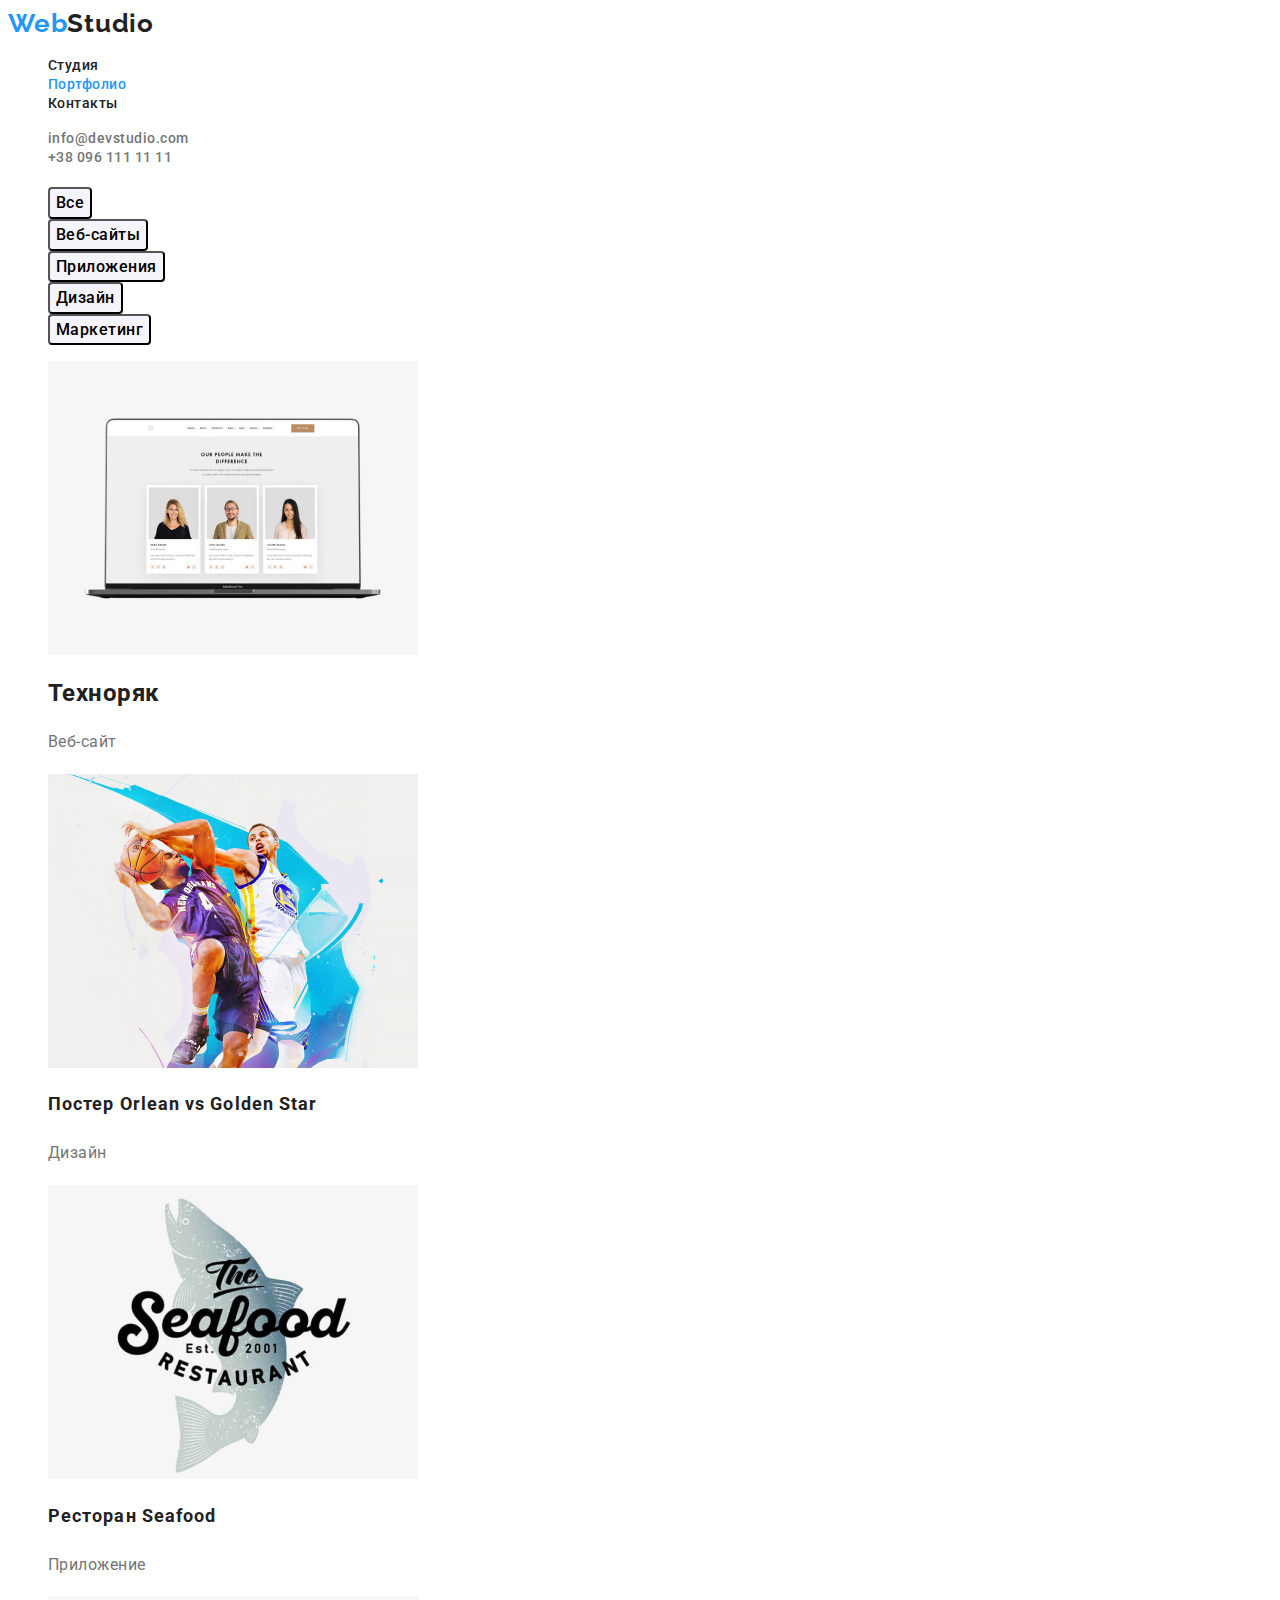
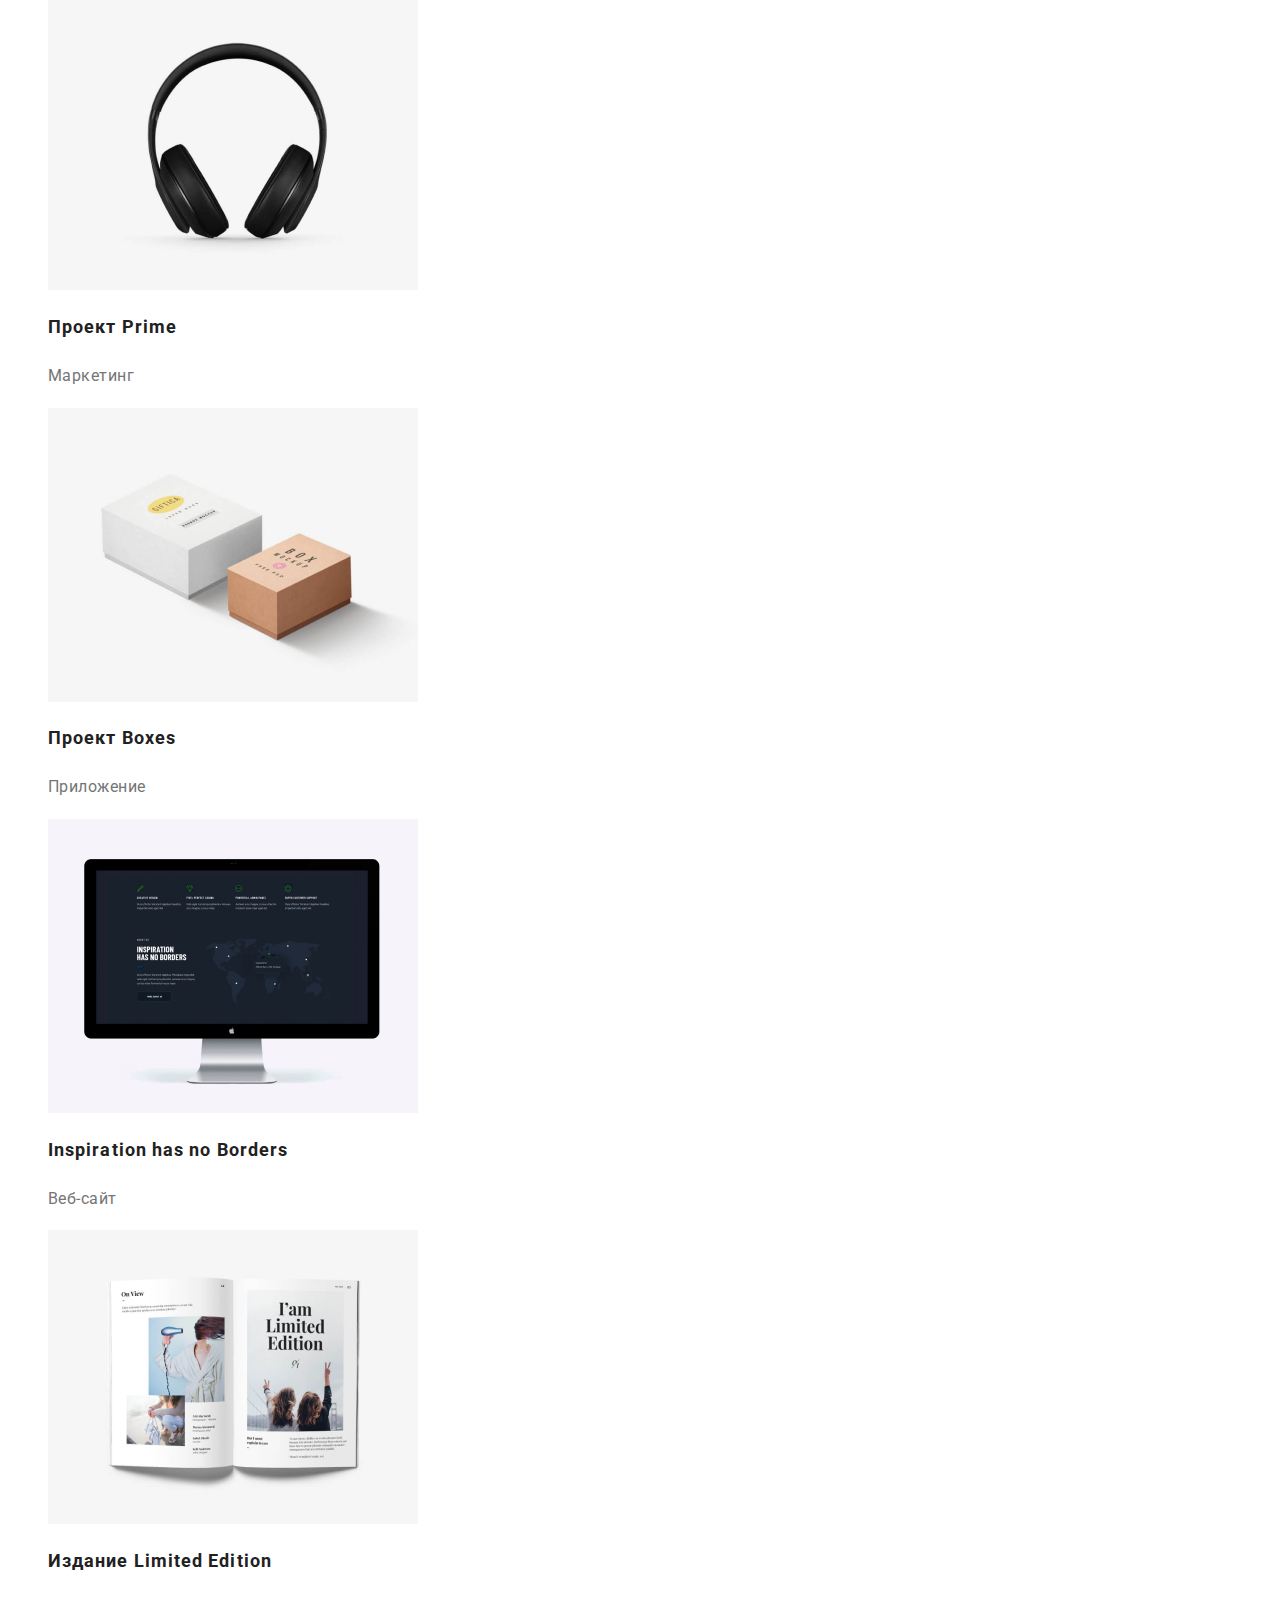
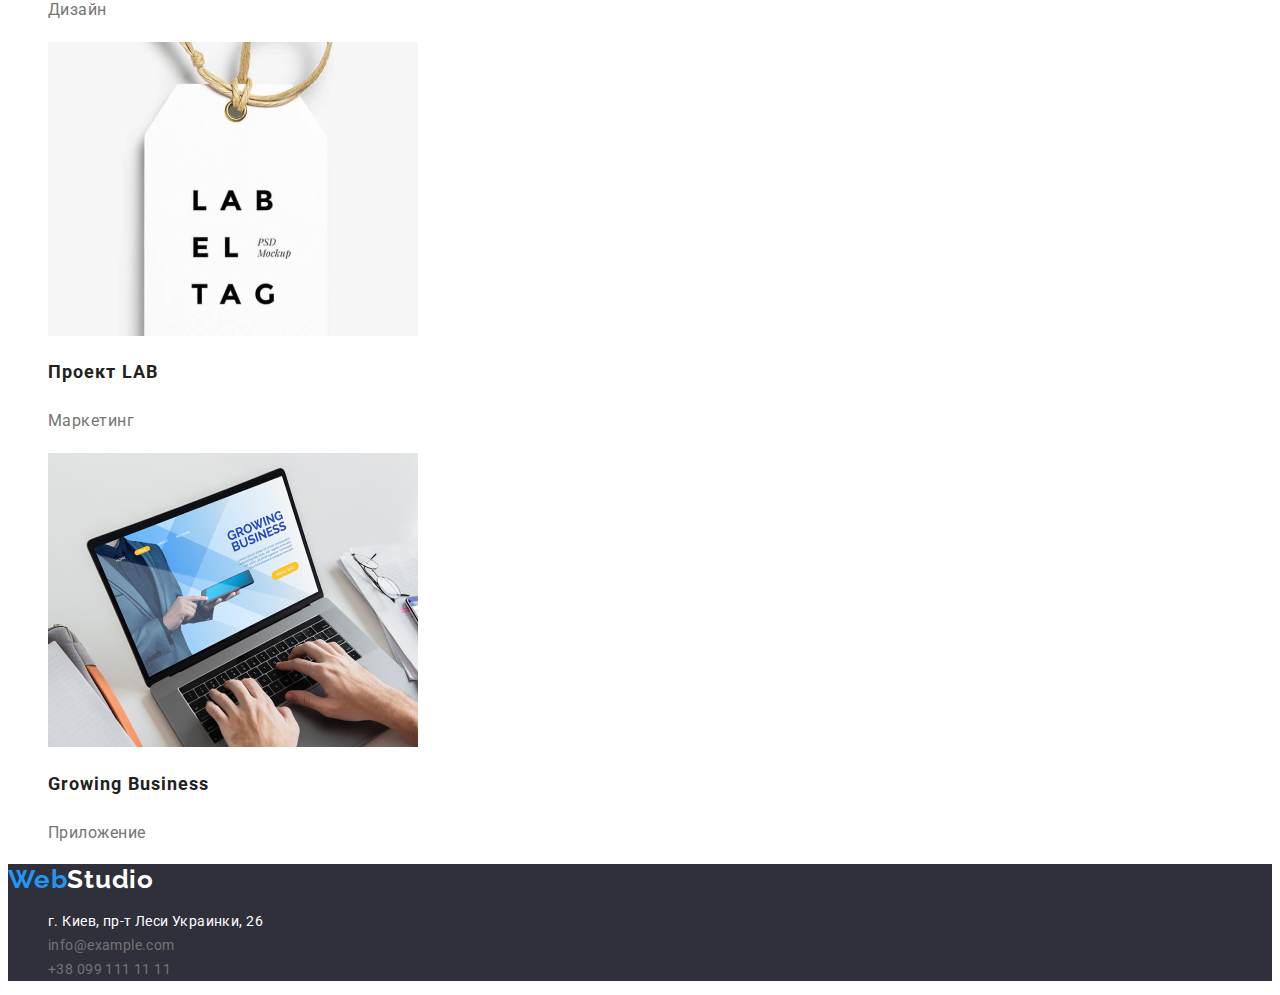
==== portfolio.html @ 6214e245 "goit-markup-hw03" ====
<!DOCTYPE html>
<html lang="ru">

<head>
    <meta charset="UTF-8">
    <meta http-equiv="X-UA-Compatible" content="IE=edge">
    <meta name="viewport" content="width=device-width, initial-scale=1.0">
    <title>Document</title>
    <link rel="stylesheet" href="./css/styles.css">
    <link rel="preconnect" href="https://fonts.googleapis.com">
    <link rel="preconnect" href="https://fonts.gstatic.com" crossorigin>
    <link href="https://fonts.googleapis.com/css2?family=Raleway:wght@700&family=Roboto:wght@400;500;700;900&display=swap"
        rel="stylesheet">
</head>
<body class="body">
    <!-- шапка сайта -->
    <header>
        <nav>
            <a href="" class="logo link">Web<span class="logo-part">Studio</span></a>
            <ul class="site-nav list">
                <li>
                    <a href="./index.html" class="link snlink">Студия</a>
                </li>
                <li>
                    <a href="" class="link current snlink">Портфолио</a>
                </li>
                <li>
                    <a href="" class="link snlink">Контакты</a>
                </li>
            </ul>
        </nav>
        <ul class="list">
      <li> <a class="contact-linkh link" href="mailto:info@devstudio.com">info@devstudio.com</a> </li>
      <li> <a class="contact-linkh link" href="tel:+380961111111">+38 096 111 11 11</a> </li>
        </ul>
    </header>
    <!-- main -->
    <main>
        <section>
            <h1></h1>
<ul class="port-nav list">
    <li>
        <button type="button" class="item current">Все</button>
    </li>
    <li>
        <button type="button" class="item">Веб-сайты</button>
    </li>
    <li>
        <button type="button" class="item">Приложения</button>
        </li>
        <li>
            <button type="button" class="item">Дизайн</button>
    </li>
    <li>
        <button type="button" class="item">Маркетинг</button>
    </li>
</ul>
<ul class="list">
    <li>
        <img src="images-portfolio/ноутбук.jpg" alt="сайт на ноутбуке" width="370">
        <h2>Техноряк</h2>
        <p class="signature">Веб-сайт</p>
    </li>
    <li>
        <img src="images-portfolio/баскет.jpg" alt="дизайнерский постер" width="370">
        <h2 class="project">Постер <span lang="en"> Orlean vs Golden Star</span></h2>
        <p class="signature">Дизайн</p>
    </li>
    <li>
        <img src="images-portfolio/шарк.jpg" alt="эмблема ресторана" width="370">
        <h2 class="project">Ресторан <span lang="en">Seafood</span></h2>
        <p class="signature">Приложение</p>
    </li>
    <li>
        <img src="images-portfolio/наушники.jpg" alt="наушники" width="370">
        <h2 class="project">Проект <span lang="en">Prime</span></h2>
        <p class="signature">Маркетинг</p>
    </li>
    <li>
        <img src="images-portfolio/боксы.jpg" alt="боксы" width="370">
        <h2 class="project">Проект <span lang="en">Boxes</span></h2>
        <p class="signature">Приложение</p>
    </li>
    <li>
        <img src="images-portfolio/комп.jpg" alt="монитор" width="370">
        <h2 class="project"> <span lang="en">Inspiration has no Borders</span></h2>
        <p class="signature">Веб-сайт</p>
    </li>
    <li>
        <img src="images-portfolio/книга.jpg" alt="книга" width="370">
        <h2 class="project">Издание <span lang="en">Limited Edition</span></h2>
        <p class="signature">Дизайн</p>
    </li>
    <li>
        <img src="images-portfolio/бирка.jpg" alt="бирка" width="370">
        <h2 class="project">Проект LAB</h2>
        <p class="signature">Маркетинг</p>
    </li>
    <li>
        <img src="images-portfolio/бизнес.jpg" alt="приложение для бзнеса" width="370">
        <h2 class="project"> <span lang="en">Growing Business</span></h2>
        <p class="signature">Приложение</p>
    </li>
</ul>
</section>
    </main>
    <footer class="footer">
        <a href="" class="logo link">Web<span class="logo-part-footer">Studio</span></a>
        <address>
            <ul class="address list">
                <li>
                    <a class="adds link" href="https://goo.gl/maps/xMHKZM8JpJUc79RT8" target="_blank">г. Киев, пр-т Леси
                        Украинки, 26</a>
                </li>
                <li>
                    <a class="contact-linkf link" href="mailto:info@example.com">info@example.com</a>
                </li>
                <li>
                    <a class="contact-linkf link" href="tel:+380991111111">+38 099 111 11 11</a>
                </li>
            </ul>
        </address>
        <!-- footer -->
    </footer>
    
    </body>
    
    </html>
---- css/styles.css ----
:root {
  --primary-text-color: #212121;
  --accent-color: #2196f3;
  --secondary-text-color: #757575;
  --white: #ffffff;
  --background-parts: #f5f4fa;
  --background-parts-dark: #2f303a;
  --buttom-hovfoc: #188ce8;
}

/* Стили для index.html */
.body {
  background-color: var(--white);
  color: var(--primary-text-color);
  font-family: Roboto, sans-serif;
  letter-spacing: 0.03em;
}
/* nav */
.logo {
  color: var(--accent-color);
  font-family: Raleway, sans-serif;
  font-weight: 700;
  font-size: 26px;
  line-height: 1.19;
  letter-spacing: 0.03em;
}
.logo-part {
  color: var(--primary-text-color);
}
.snlink {
  font-weight: 500;
  font-size: 14px;
  line-height: 1.14;
  color: var(--primary-text-color);
}

.site-nav .link:hover,
.site-nav .link:focus {
  color: var(--accent-color);
}
.site-nav .link.current {
  color: var(--accent-color);
}
.contact-linkh {
  color: var(--secondary-text-color);
  font-weight: 500;
  font-size: 14px;
  line-height: 1.14;
}
.contact-linkh:hover,
.contact-linkh:focus {
  color: var(--accent-color);
}
.list {
  list-style: none;
}
.link {
  text-decoration: none;
}
/* main */
.main {
  background-color: var(--background-parts-dark);
}
.main-title {
  color: var(--white);
  font-weight: 900;
  font-size: 44px;
  line-height: 1.36;
  text-align: center;
  letter-spacing: 0.06em;
  text-transform: uppercase;
}
.order {
  background-color: var(--accent-color);
}
.order {
  color: var(--white);
  font-family: Roboto;
  font-weight: 700;
  font-size: 16px;
  line-height: 1.8;
  cursor: pointer;
  border-radius: 4px;
}
.order:hover,
.order:focus {
  background-color: var(--buttom-hovfoc);
}
.features {
  font-weight: bold;
  font-size: 14px;
  line-height: 1.14;
  text-transform: uppercase;
  letter-spacing: 0.03em;
}
.benefit-text {
  color: var(--secondary-text-color);
  font-size: 14px;
  line-height: 1, 7;
  letter-spacing: 0.03em;
}
.section-title {
  font-weight: 700;
  font-size: 36px;
  line-height: 1.16;
  text-align: center;
}
.our-team {
  background-color: var(--background-parts);
}
.name {
  font-weight: 500;
  font-size: 16px;
  line-height: 1.18;
  letter-spacing: 0.03em;
}
.job {
  color: var(--secondary-text-color);
  font-size: 16px;
  line-height: 1.18;
  letter-spacing: 0.03em;
}
.card {
  background-color: var(--white);
}
/* footer */
.footer {
  background-color: var(--background-parts-dark);
  font-size: 14px;
  line-height: 1.7;
  letter-spacing: 0.03em;
}
.logo-part-footer {
  color: var(--white);
}
.address {
  font-family: Roboto;
  font-style: normal;
  font-weight: 400;
  color: rgba(255, 255, 255, 0.6);
}
.contact-linkf {
  color: var(--secondary-text-color);
  font-weight: 400;
  font-size: 14px;
  line-height: 1.14;
}
.contact-linkf:hover,
.contact-linkf:focus {
  color: var(--accent-color);
}
.adds {
  color: var(--white);
}
/* стили для портфолио */
.port-nav .item {
  background-color: var(--background-parts);
  font-family: Roboto;
}
.port-nav .item:hover,
.port-nav .item:focus {
  background-color: var(--accent-color);
  color: var(--white);
}
.project {
  font-weight: 700;
  font-size: 18px;
  line-height: 2;
  letter-spacing: 0.06em;
}
.signature {
  color: var(--secondary-text-color);
  font-size: 16px;
  line-height: 1.9;
  letter-spacing: 0.03em;
  font-weight: normal;
}
.port-nav .item {
  cursor: pointer;
  letter-spacing: 0.03em;
  font-weight: 500;
  font-size: 16px;
  line-height: 1.6;
  border-radius: 4px;
}
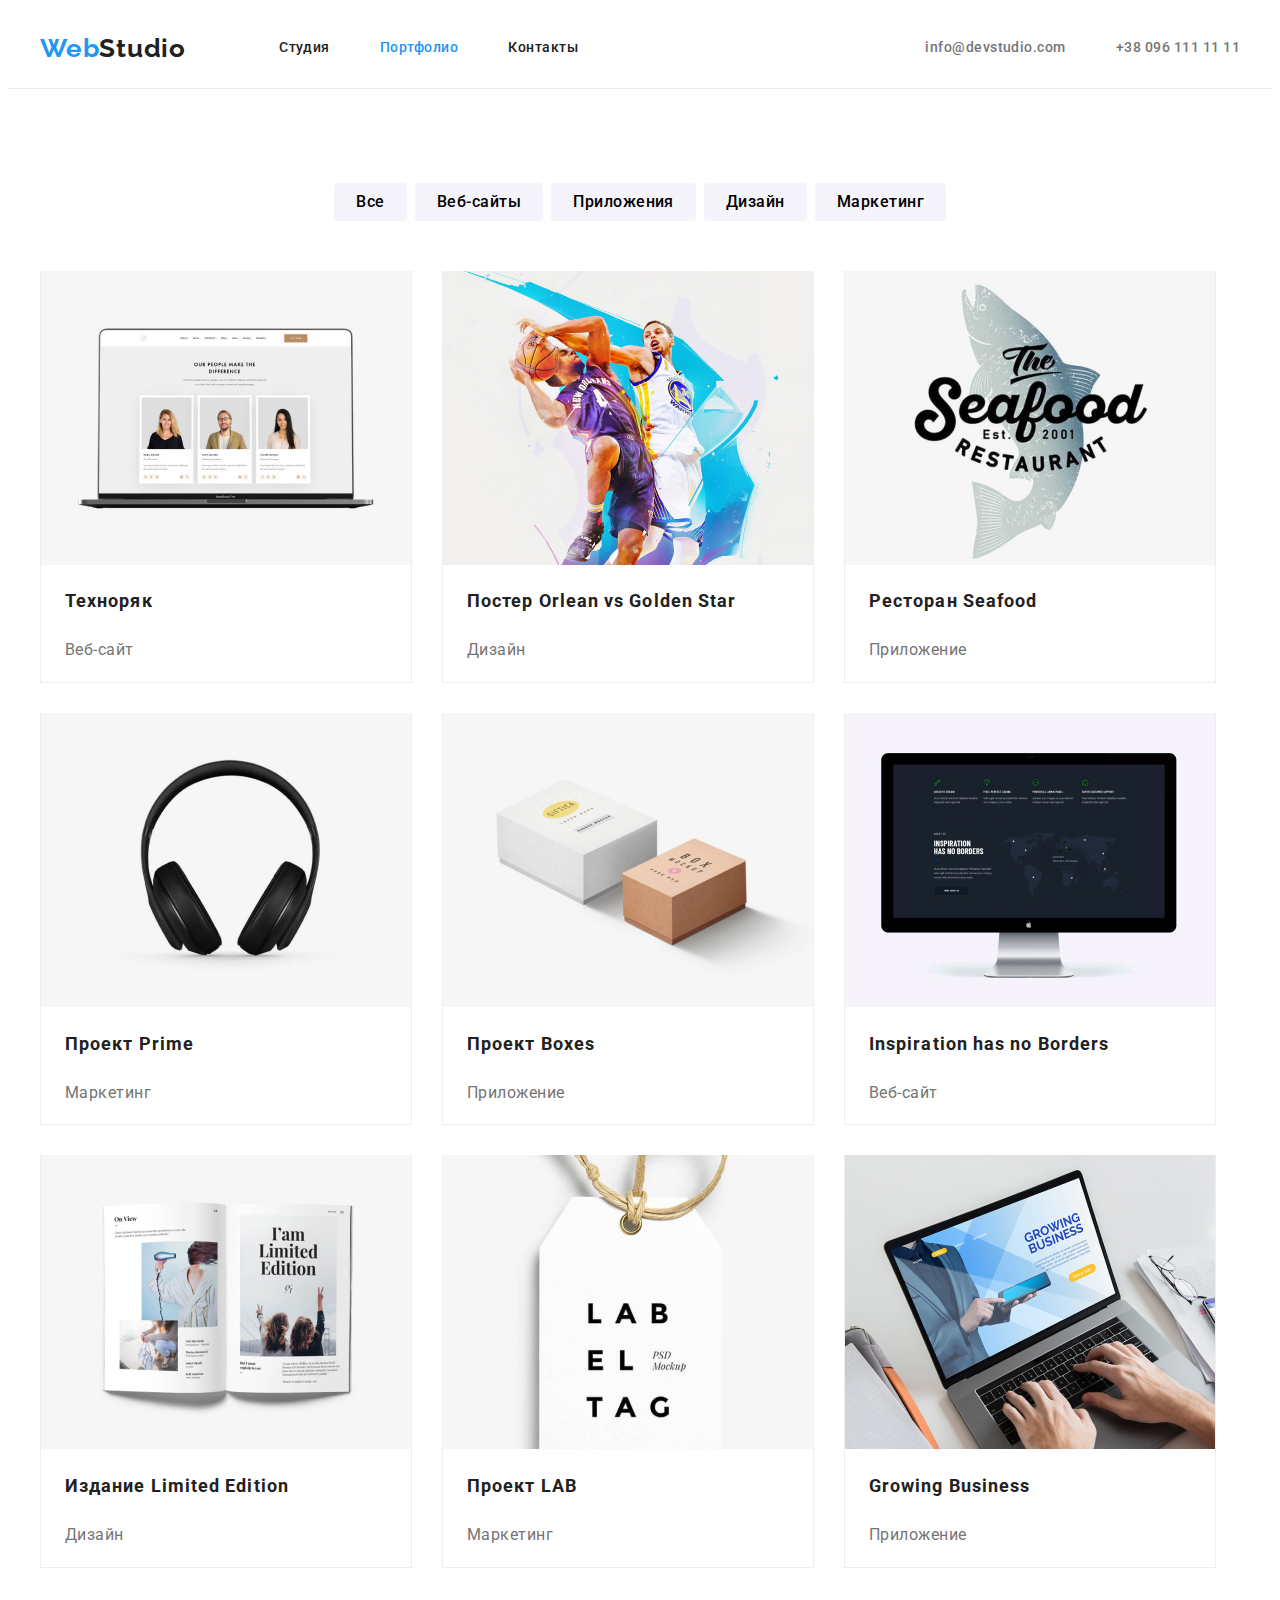
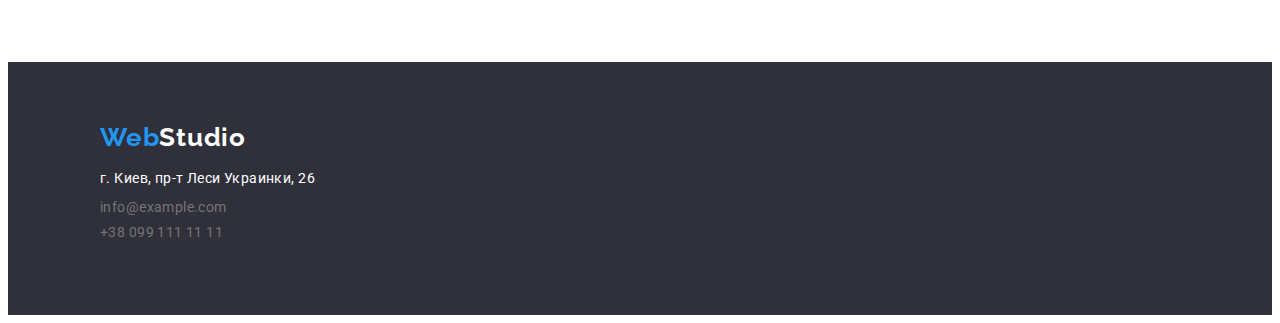
==== commit 96a1fdd6: "hw3" ====
--- a/portfolio.html
+++ b/portfolio.html
@@ -15,99 +15,111 @@
 <body class="body">
     <!-- шапка сайта -->
     <header>
-        <nav>
+        <section class="port-head">
+        <div class="container main-nav">
+        <nav class="nav-list">
             <a href="" class="logo link">Web<span class="logo-part">Studio</span></a>
             <ul class="site-nav list">
-                <li>
+                <li class="sn-item">
                     <a href="./index.html" class="link snlink">Студия</a>
                 </li>
-                <li>
+                <li class="sn-item">
                     <a href="" class="link current snlink">Портфолио</a>
                 </li>
-                <li>
+                <li class="sn-item">
                     <a href="" class="link snlink">Контакты</a>
                 </li>
             </ul>
         </nav>
-        <ul class="list">
-      <li> <a class="contact-linkh link" href="mailto:info@devstudio.com">info@devstudio.com</a> </li>
-      <li> <a class="contact-linkh link" href="tel:+380961111111">+38 096 111 11 11</a> </li>
+        <ul class="list contact-list">
+      <li class="item"> 
+          <a class="contact-linkh link" href="mailto:info@devstudio.com">info@devstudio.com</a> </li>
+      <li class="item"> 
+          <a class="contact-linkh link" href="tel:+380961111111">+38 096 111 11 11</a> </li>
         </ul>
+        </div>
+        </section>
     </header>
     <!-- main -->
     <main>
+        <div class="container">
         <section>
             <h1></h1>
 <ul class="port-nav list">
-    <li>
+    <li class="point">
         <button type="button" class="item current">Все</button>
     </li>
-    <li>
+    <li class="point">
         <button type="button" class="item">Веб-сайты</button>
     </li>
-    <li>
+    <li class="point">
         <button type="button" class="item">Приложения</button>
         </li>
-        <li>
+        <li class="point">
             <button type="button" class="item">Дизайн</button>
     </li>
-    <li>
+    <li class="point">
         <button type="button" class="item">Маркетинг</button>
     </li>
 </ul>
-<ul class="list">
-    <li>
+<section class="section">
+<ul class="list main-themes">
+    <li class="item">
         <img src="images-portfolio/ноутбук.jpg" alt="сайт на ноутбуке" width="370">
-        <h2>Техноряк</h2>
+        <h2 class="project">Техноряк</h2>
         <p class="signature">Веб-сайт</p>
     </li>
-    <li>
-        <img src="images-portfolio/баскет.jpg" alt="дизайнерский постер" width="370">
+    <li class="item">
+        <img class="img" src="images-portfolio/баскет.jpg" alt="дизайнерский постер" width="370">
         <h2 class="project">Постер <span lang="en"> Orlean vs Golden Star</span></h2>
         <p class="signature">Дизайн</p>
     </li>
-    <li>
-        <img src="images-portfolio/шарк.jpg" alt="эмблема ресторана" width="370">
+    <li class="item">
+        <img class="img" src="images-portfolio/шарк.jpg" alt="эмблема ресторана" width="370">
         <h2 class="project">Ресторан <span lang="en">Seafood</span></h2>
         <p class="signature">Приложение</p>
     </li>
-    <li>
-        <img src="images-portfolio/наушники.jpg" alt="наушники" width="370">
+    <li class="item">
+        <img class="img" src="images-portfolio/наушники.jpg" alt="наушники" width="370">
         <h2 class="project">Проект <span lang="en">Prime</span></h2>
         <p class="signature">Маркетинг</p>
     </li>
-    <li>
+    <li class="item">
         <img src="images-portfolio/боксы.jpg" alt="боксы" width="370">
         <h2 class="project">Проект <span lang="en">Boxes</span></h2>
         <p class="signature">Приложение</p>
     </li>
-    <li>
+    <li class="item">
         <img src="images-portfolio/комп.jpg" alt="монитор" width="370">
         <h2 class="project"> <span lang="en">Inspiration has no Borders</span></h2>
         <p class="signature">Веб-сайт</p>
     </li>
-    <li>
+    <li class="item">
         <img src="images-portfolio/книга.jpg" alt="книга" width="370">
         <h2 class="project">Издание <span lang="en">Limited Edition</span></h2>
         <p class="signature">Дизайн</p>
     </li>
-    <li>
+    <li class="item">
         <img src="images-portfolio/бирка.jpg" alt="бирка" width="370">
         <h2 class="project">Проект LAB</h2>
         <p class="signature">Маркетинг</p>
     </li>
-    <li>
+    <li class="item">
         <img src="images-portfolio/бизнес.jpg" alt="приложение для бзнеса" width="370">
         <h2 class="project"> <span lang="en">Growing Business</span></h2>
         <p class="signature">Приложение</p>
     </li>
 </ul>
 </section>
+</section>
+</div>
     </main>
     <footer class="footer">
+        <div class="container">
+            <section class="foot">
         <a href="" class="logo link">Web<span class="logo-part-footer">Studio</span></a>
         <address>
-            <ul class="address list">
+            <ul class="address">
                 <li>
                     <a class="adds link" href="https://goo.gl/maps/xMHKZM8JpJUc79RT8" target="_blank">г. Киев, пр-т Леси
                         Украинки, 26</a>
@@ -120,6 +132,8 @@
                 </li>
             </ul>
         </address>
+       </section>
+        </div>
         <!-- footer -->
     </footer>
     
--- a/css/styles.css
+++ b/css/styles.css
@@ -8,6 +8,14 @@
   --buttom-hovfoc: #188ce8;
 }
 
+.list {
+  list-style: none;
+  padding: 0;
+  margin: 0;
+}
+.link {
+  text-decoration: none;
+}
 /* Стили для index.html */
 .body {
   background-color: var(--white);
@@ -15,7 +23,22 @@
   font-family: Roboto, sans-serif;
   letter-spacing: 0.03em;
 }
+.container {
+  width: 1200px;
+  margin-top: auto;
+  margin-left: auto;
+  margin-right: auto;
+}
+
 /* nav */
+.nav-list {
+  display: flex;
+  align-items: center;
+}
+.main-nav {
+  display: flex;
+  align-items: center;
+}
 .logo {
   color: var(--accent-color);
   font-family: Raleway, sans-serif;
@@ -23,11 +46,23 @@
   font-size: 26px;
   line-height: 1.19;
   letter-spacing: 0.03em;
+  margin-right: 93px;
 }
 .logo-part {
   color: var(--primary-text-color);
 }
+.site-nav {
+  display: flex;
+}
+.site-nav .sn-item:not(:last-child) {
+  margin-right: 50px;
+}
+
 .snlink {
+  display: block;
+  padding-top: 32px;
+  padding-bottom: 32px;
+
   font-weight: 500;
   font-size: 14px;
   line-height: 1.14;
@@ -41,25 +76,30 @@
 .site-nav .link.current {
   color: var(--accent-color);
 }
+.contact-list {
+  display: flex;
+  margin-left: auto;
+}
+.contact-list .item:not(:last-child) {
+  margin-right: 50px;
+}
 .contact-linkh {
   color: var(--secondary-text-color);
   font-weight: 500;
   font-size: 14px;
   line-height: 1.14;
+  display: block;
 }
 .contact-linkh:hover,
 .contact-linkh:focus {
   color: var(--accent-color);
 }
-.list {
-  list-style: none;
-}
-.link {
-  text-decoration: none;
-}
+
 /* main */
 .main {
   background-color: var(--background-parts-dark);
+  text-align: center;
+  padding: 200px;
 }
 .main-title {
   color: var(--white);
@@ -69,59 +109,116 @@
   text-align: center;
   letter-spacing: 0.06em;
   text-transform: uppercase;
+  margin-top: 0;
+  margin-bottom: 0;
 }
 .order {
   background-color: var(--accent-color);
 }
 .order {
   color: var(--white);
+  display: inline-block;
   font-family: Roboto;
   font-weight: 700;
   font-size: 16px;
   line-height: 1.8;
   cursor: pointer;
   border-radius: 4px;
+  padding: 10px 32px;
+  width: 200px;
+  border: unset;
+  margin-top: 30px;
 }
 .order:hover,
 .order:focus {
   background-color: var(--buttom-hovfoc);
 }
+.benefits {
+  margin-top: 94px;
+  display: flex;
+  align-items: center;
+}
+.benefits .item:not(:last-child) {
+  margin-right: 30px;
+}
+.benefits .item {
+  width: 270px;
+}
 .features {
   font-weight: bold;
   font-size: 14px;
   line-height: 1.14;
   text-transform: uppercase;
   letter-spacing: 0.03em;
+  margin-top: 0px;
+  margin-bottom: 10px;
 }
 .benefit-text {
   color: var(--secondary-text-color);
   font-size: 14px;
-  line-height: 1, 7;
-  letter-spacing: 0.03em;
+  line-height: 24px;
+  letter-spacing: 0.03em;
+  margin-top: 0px;
+  margin-bottom: 0px;
 }
 .section-title {
   font-weight: 700;
   font-size: 36px;
   line-height: 1.16;
   text-align: center;
+  margin-top: 94px;
+  margin-bottom: 50px;
+}
+.work {
+  margin-bottom: 94px;
+}
+.our-work {
+  display: flex;
+  align-items: center;
+}
+.our-work .item:not(:last-child) {
+  margin-right: 30px;
 }
 .our-team {
   background-color: var(--background-parts);
+  padding-bottom: 94px;
+  padding-top: 94px;
+}
+.team-list {
+  display: flex;
+  align-items: center;
+}
+.team-list .card:not(:last-child) {
+  margin-right: 30px;
+}
+.section-title-ot {
+  font-weight: 700;
+  font-size: 36px;
+  line-height: 1.16;
+  text-align: center;
+  margin-bottom: 50px;
 }
 .name {
   font-weight: 500;
   font-size: 16px;
   line-height: 1.18;
   letter-spacing: 0.03em;
+  margin: 30px 10px;
+  text-align: center;
 }
 .job {
   color: var(--secondary-text-color);
   font-size: 16px;
   line-height: 1.18;
   letter-spacing: 0.03em;
+  margin-top: 0px;
+  margin-bottom: 0px;
+  text-align: center;
 }
 .card {
   background-color: var(--white);
+  width: 270px;
+  padding-bottom: 30px;
 }
 /* footer */
 .footer {
@@ -129,6 +226,9 @@
   font-size: 14px;
   line-height: 1.7;
   letter-spacing: 0.03em;
+}
+.foot {
+  padding: 60px;
 }
 .logo-part-footer {
   color: var(--white);
@@ -138,12 +238,16 @@
   font-style: normal;
   font-weight: 400;
   color: rgba(255, 255, 255, 0.6);
+  list-style: none;
+  padding: 0px;
 }
 .contact-linkf {
   color: var(--secondary-text-color);
   font-weight: 400;
   font-size: 14px;
   line-height: 1.14;
+  margin: 9px 0px 0px 0px;
+  display: block;
 }
 .contact-linkf:hover,
 .contact-linkf:focus {
@@ -152,7 +256,16 @@
 .adds {
   color: var(--white);
 }
+
 /* стили для портфолио */
+.port-nav {
+  display: flex;
+  justify-content: center;
+}
+.port-nav .point:not(:last-child) {
+  margin-right: 8px;
+}
+
 .port-nav .item {
   background-color: var(--background-parts);
   font-family: Roboto;
@@ -162,11 +275,17 @@
   background-color: var(--accent-color);
   color: var(--white);
 }
+.port-head {
+  border-bottom: 1px solid #ececec;
+  margin-bottom: 94px;
+}
+
 .project {
   font-weight: 700;
   font-size: 18px;
   line-height: 2;
   letter-spacing: 0.06em;
+  padding-left: 24px;
 }
 .signature {
   color: var(--secondary-text-color);
@@ -174,12 +293,44 @@
   line-height: 1.9;
   letter-spacing: 0.03em;
   font-weight: normal;
-}
+  padding-left: 24px;
+}
+
 .port-nav .item {
+  display: inline-block;
   cursor: pointer;
   letter-spacing: 0.03em;
   font-weight: 500;
   font-size: 16px;
   line-height: 1.6;
   border-radius: 4px;
-}
+  padding: 6px 22px;
+  min-width: 73px;
+  text-align: center;
+  border: unset;
+}
+.main-themes {
+  margin-bottom: 94px;
+  display: flex;
+  flex-wrap: wrap;
+}
+.main-themes .item {
+  border-bottom: 1px solid #eeeeee;
+  border-right: 1px solid #eeeeee;
+  border-left: 1px solid #eeeeee;
+  width: 370px;
+  margin-right: 30px;
+  margin-bottom: 30px;
+}
+.main-themes .item:nth-child(3n) {
+  margin-right: 0;
+}
+.main-themes .item:nth-last-child(-n + 3) {
+  margin-bottom: 0;
+}
+.logo-footer {
+  margin-bottom: 20px;
+}
+.port-nav {
+  margin-bottom: 50px;
+}
